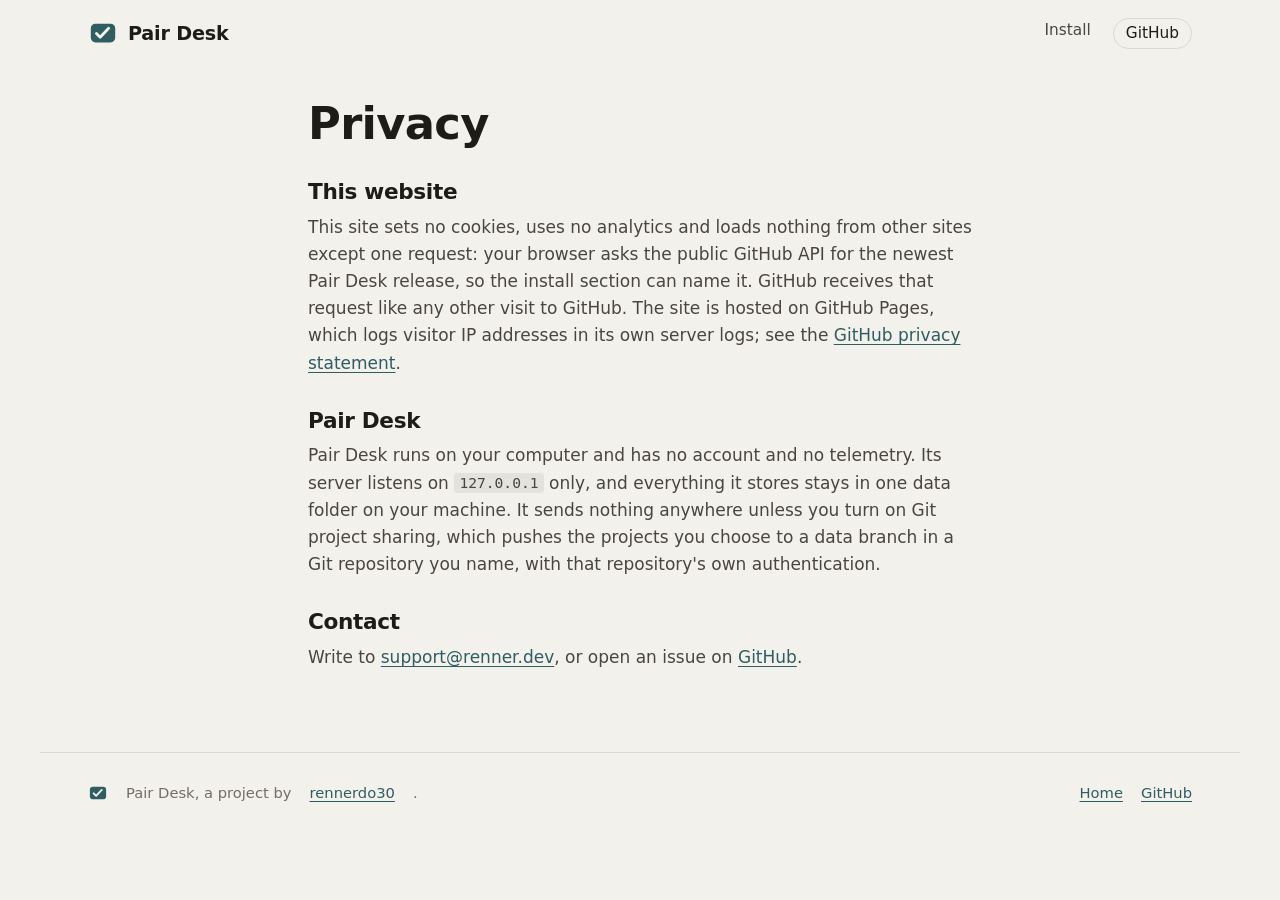
==== website/privacy.html @ 03a99f3d "Rebuild the README as a front page and add the project website - README: short front page in the sty" ====
<!doctype html>
<html lang="en">
<head>
  <meta charset="utf-8">
  <meta name="viewport" content="width=device-width, initial-scale=1">
  <title>Privacy · Pair Desk</title>
  <meta name="color-scheme" content="light dark">
  <meta http-equiv="Content-Security-Policy" content="default-src 'self'; img-src 'self'; style-src 'self'; base-uri 'none'; form-action 'none'">
  <link rel="canonical" href="https://pair-desk.renner.dev/privacy.html">
  <link rel="icon" href="assets/pair-desk-icon.svg" type="image/svg+xml">
  <link rel="stylesheet" href="style.css">
</head>
<body>
  <header class="top">
    <a class="brand" href="./" aria-label="Pair Desk home">
      <img src="assets/pair-desk-icon.svg" width="30" height="30" alt="">
      <span>Pair Desk</span>
    </a>
    <nav aria-label="Site">
      <a href="./#install">Install</a>
      <a class="nav-gh" href="https://github.com/rennerdo30/pair-desk">GitHub</a>
    </nav>
  </header>

  <main class="doc">
    <h1>Privacy</h1>

    <h2>This website</h2>
    <p>This site sets no cookies, uses no analytics and loads nothing from other sites except one request: your browser asks the public GitHub API for the newest Pair Desk release, so the install section can name it. GitHub receives that request like any other visit to GitHub. The site is hosted on GitHub Pages, which logs visitor IP addresses in its own server logs; see the <a href="https://docs.github.com/en/site-policy/privacy-policies/github-general-privacy-statement">GitHub privacy statement</a>.</p>

    <h2>Pair Desk</h2>
    <p>Pair Desk runs on your computer and has no account and no telemetry. Its server listens on <code>127.0.0.1</code> only, and everything it stores stays in one data folder on your machine. It sends nothing anywhere unless you turn on Git project sharing, which pushes the projects you choose to a data branch in a Git repository you name, with that repository's own authentication.</p>

    <h2>Contact</h2>
    <p>Write to <a href="mailto:support@renner.dev">support@renner.dev</a>, or open an issue on <a href="https://github.com/rennerdo30/pair-desk/issues">GitHub</a>.</p>
  </main>

  <footer class="foot">
    <p><img src="assets/pair-desk-icon.svg" width="20" height="20" alt=""> Pair Desk, a project by <a href="https://github.com/rennerdo30">rennerdo30</a>.</p>
    <p><a href="./">Home</a> <a href="https://github.com/rennerdo30/pair-desk">GitHub</a></p>
  </footer>
</body>
</html>
---- website/style.css ----
/* Pair Desk homepage.
   Concept: the desk itself. The page is the app's warm paper (graphite in dark mode) with its one
   deep-teal accent; the loop in the hero is a dark desktop with three panes side by side: the
   agent's session, the check on the desk, and the game. Pair Desk's status colours are the
   recurring mark: the row of status dots under every section heading follows the life of a check.
   Tokens mirror web/app.css. No external fonts or requests. */

:root {
  --page: #f3f1ec;
  --surface: #fbfaf7;
  --surface-2: #eeebe4;
  --ink: #1e1c19;
  --ink-2: #4a463f;
  --muted: #736d62;
  --line: #ddd8cd;
  --accent: #2f5d62;
  --accent-hover: #264e52;
  --accent-ink: #f4f2ed;
  --accent-soft: #dcebea;
  --code-bg: #1b1d20;
  --code-ink: #e6e2d9;
  --shadow: 0 1px 2px rgba(40, 32, 20, .06), 0 10px 30px rgba(40, 32, 20, .10);

  /* status colours, from the app */
  --reported: #5a3eb0;
  --open: #1f5ea6;
  --in_progress: #8a5700;
  --auto_check: #24627d;
  --to_check: #0a6a5b;
  --passed: #22773a;
  --failed: #b1261d;

  /* the desktop in the hero, identical in both themes */
  --desk: #141517;
  --desk-2: #1b1d20;
  --desk-3: #23262a;
  --desk-line: #2f3338;
  --desk-ink: #ebe8e1;
  --desk-ink-2: #9a958b;
  --d-teal: #6db3b8;
  --d-to_check: #6fdcc6; --d-to_check-bg: #163631;
  --d-failed: #f59a90;   --d-failed-bg: #42201d;
  --d-passed: #86d898;   --d-passed-bg: #1b3322;
  --d-p1: #f3a14c;
  --d-violet: #b9a6f5;

  --display: "Segoe UI Variable Display", "SF Pro Display", -apple-system, "Segoe UI", system-ui, sans-serif;
  --text: "Segoe UI Variable Text", "Segoe UI", -apple-system, system-ui, "Helvetica Neue", Arial, sans-serif;
  --mono: "Cascadia Code", "Cascadia Mono", "JetBrains Mono", "SF Mono", Menlo, Consolas, ui-monospace, monospace;

  --wrap: 1200px;
  --gutter: clamp(20px, 4vw, 48px);
  color-scheme: light dark;
}

@media (prefers-color-scheme: dark) {
  :root {
    --page: #141517;
    --surface: #1b1d20;
    --surface-2: #23262a;
    --ink: #ebe8e1;
    --ink-2: #cdc9c0;
    --muted: #9a958b;
    --line: #2f3338;
    --accent: #6db3b8;
    --accent-hover: #86c4c8;
    --accent-ink: #0f1a1b;
    --accent-soft: #1f3638;
    --code-bg: #0f1012;
    --shadow: 0 1px 2px rgba(0, 0, 0, .4), 0 10px 30px rgba(0, 0, 0, .35);
    --reported: #b9a6f5;
    --open: #8dbbf2;
    --in_progress: #f0c56e;
    --auto_check: #8ac9ed;
    --to_check: #6fdcc6;
    --passed: #86d898;
    --failed: #f59a90;
    --desk: #0d0e10;
    --desk-2: #17191c;
    --desk-3: #1f2226;
  }
}

*, *::before, *::after { box-sizing: border-box; }
html { scroll-behavior: smooth; -webkit-text-size-adjust: 100%; }
@media (prefers-reduced-motion: reduce) { html { scroll-behavior: auto; } }

body {
  margin: 0;
  background: var(--page);
  color: var(--ink);
  font: 400 1.0625rem/1.6 var(--text);
  text-rendering: optimizeLegibility;
}

img { max-width: 100%; height: auto; display: block; }
a { color: var(--accent); text-underline-offset: .18em; text-decoration-thickness: 1px; }
a:hover { text-decoration-thickness: 2px; }
:focus-visible { outline: 2px solid var(--accent); outline-offset: 3px; border-radius: 4px; }

code, kbd { font-family: var(--mono); font-size: .86em; }
:not(pre) > code {
  background: color-mix(in srgb, var(--ink) 7%, transparent);
  padding: .08em .35em;
  border-radius: 4px;
}
kbd {
  display: inline-block;
  min-width: 1.6em;
  padding: 0 .35em;
  border: 1px solid var(--line);
  border-bottom-width: 2px;
  border-radius: 5px;
  background: var(--surface);
  text-align: center;
  line-height: 1.5;
}

h1, h2, h3 { font-family: var(--display); line-height: 1.1; margin: 0; letter-spacing: -.015em; }
h2 { font-size: clamp(1.8rem, 3.3vw, 2.5rem); font-weight: 650; max-width: 24ch; }
h3 { font-size: 1.12rem; font-weight: 600; }
p { margin: 0 0 1em; }

/* the status row under section headings: reported, open, in progress, auto check, to check, passed */
.band h2::after, .trio h2::after {
  content: "";
  display: block;
  width: 110px; height: 8px;
  margin-top: 18px;
  background:
    radial-gradient(circle 4px at 4px 4px, var(--reported) 98%, transparent) 0 0 / 22px 8px no-repeat,
    radial-gradient(circle 4px at 4px 4px, var(--open) 98%, transparent) 20px 0 / 22px 8px no-repeat,
    radial-gradient(circle 4px at 4px 4px, var(--in_progress) 98%, transparent) 40px 0 / 22px 8px no-repeat,
    radial-gradient(circle 4px at 4px 4px, var(--auto_check) 98%, transparent) 60px 0 / 22px 8px no-repeat,
    radial-gradient(circle 4px at 4px 4px, var(--to_check) 98%, transparent) 80px 0 / 22px 8px no-repeat,
    radial-gradient(circle 4px at 4px 4px, var(--passed) 98%, transparent) 100px 0 / 22px 8px no-repeat;
}
.trio h2::after { margin-top: 14px; transform: scale(.8); transform-origin: left; }

.sr-only {
  position: absolute; width: 1px; height: 1px; padding: 0; margin: -1px;
  overflow: hidden; clip: rect(0 0 0 0); white-space: nowrap; border: 0;
}

.skip {
  position: absolute; left: 12px; top: -60px; z-index: 10;
  background: var(--accent); color: var(--accent-ink);
  padding: 8px 14px; border-radius: 6px; text-decoration: none;
}
.skip:focus { top: 12px; }

/* ---------- header ---------- */

.top {
  max-width: var(--wrap);
  margin: 0 auto;
  padding: 18px var(--gutter);
  display: flex; align-items: center; justify-content: space-between; gap: 20px;
}
.brand {
  display: inline-flex; align-items: center; gap: 10px;
  color: var(--ink); text-decoration: none;
  font: 700 1.2rem/1 var(--display); letter-spacing: -.01em;
}
.top nav { display: flex; flex-wrap: wrap; gap: 4px 22px; justify-content: flex-end; }
.top nav a { color: var(--ink-2); text-decoration: none; font-size: .96rem; }
.top nav a:hover { color: var(--ink); text-decoration: underline; }
.top nav .nav-gh {
  color: var(--ink);
  border: 1px solid var(--line);
  border-radius: 999px;
  padding: 2px 12px;
}
@media (max-width: 760px) { .top nav a:not(.nav-gh):not([href="#install"]) { display: none; } }

/* ---------- hero ---------- */

.hero {
  max-width: var(--wrap);
  margin: 0 auto;
  padding: clamp(28px, 6vw, 72px) var(--gutter) clamp(28px, 4vw, 44px);
}
.hero-copy { max-width: 880px; }
.kicker { display: flex; flex-wrap: wrap; align-items: center; gap: 8px 12px; color: var(--muted); font-size: .95rem; margin-bottom: 22px; }
.pill {
  display: inline-flex; align-items: center; gap: 6px;
  font-weight: 600; font-size: .82rem;
  padding: 3px 11px 3px 9px;
  border-radius: 999px;
}
.pill::before { content: ""; width: 7px; height: 7px; border-radius: 50%; background: currentColor; }
.pill-to_check { color: var(--to_check); background: color-mix(in srgb, var(--to_check) 14%, transparent); }

.hero h1 {
  font-size: clamp(2.3rem, 5.6vw, 4.3rem);
  font-weight: 700;
  letter-spacing: -.03em;
  line-height: 1.02;
  max-width: 17ch;
}
.hero h1 em { font-style: normal; color: var(--accent); }
.lede { font-size: clamp(1.08rem, 1.6vw, 1.25rem); color: var(--ink-2); max-width: 60ch; margin: 24px 0 28px; }
.cta { display: flex; flex-wrap: wrap; gap: 12px; margin: 0 0 18px; }
.works { color: var(--muted); font-size: .95rem; margin: 0; }
.works b { color: var(--ink-2); font-weight: 600; }

.btn {
  display: inline-flex; align-items: center; justify-content: center;
  padding: 11px 20px;
  border-radius: 10px;
  border: 1px solid var(--line);
  background: var(--surface);
  color: var(--ink);
  font: 600 1rem/1.2 var(--text);
  text-decoration: none;
  transition: background .15s, border-color .15s, transform .15s;
}
.btn:hover { border-color: var(--muted); text-decoration: none; }
.btn:active { transform: translateY(1px); }
.btn-primary { background: var(--accent); border-color: var(--accent); color: var(--accent-ink); }
.btn-primary:hover { background: var(--accent-hover); border-color: var(--accent-hover); }
.btn-ghost { background: transparent; }

/* ---------- the loop ---------- */

.loop {
  max-width: calc(var(--wrap) + 80px);
  margin: 0 auto;
  padding: 0 clamp(8px, 2vw, 20px) clamp(40px, 6vw, 72px);
}
.stage {
  margin: 0;
  background:
    radial-gradient(ellipse 50% 60% at 82% 10%, rgb(109 179 184 / .14), transparent 70%),
    linear-gradient(175deg, var(--desk-2), var(--desk) 70%);
  color: var(--desk-ink);
  border: 1px solid var(--desk-line);
  border-radius: 22px;
  padding: clamp(14px, 2.2vw, 26px);
  box-shadow: 0 30px 80px -30px rgba(20, 16, 10, .45);
}
.stage :focus-visible { outline-color: var(--d-teal); }

.steps { display: flex; flex-wrap: wrap; gap: 8px; margin-bottom: 18px; align-items: center; }
.steps button {
  display: inline-flex; align-items: center; gap: 9px;
  font: 600 .93rem/1 var(--text);
  color: var(--desk-ink-2);
  background: transparent;
  border: 1px solid var(--desk-line);
  border-radius: 999px;
  padding: 8px 15px 8px 8px;
  cursor: pointer;
  transition: color .2s, background .2s, border-color .2s;
}
.steps button span {
  display: inline-grid; place-items: center;
  width: 22px; height: 22px; border-radius: 50%;
  background: var(--desk-3); color: var(--desk-ink);
  font-size: .78rem;
}
.steps button:hover { color: var(--desk-ink); border-color: var(--desk-ink-2); }
.steps button[aria-pressed="true"] { color: var(--desk-ink); background: var(--desk-3); border-color: var(--d-teal); }
.steps button[aria-pressed="true"] span { background: var(--d-teal); color: #0f1a1b; }
.steps .play { margin-left: auto; padding: 8px; width: 40px; height: 40px; justify-content: center; }
.steps .play span { background: transparent; width: 14px; height: 14px; border-radius: 0; position: relative; }
.steps .play span::before {
  content: ""; position: absolute; inset: 0;
  background: var(--desk-ink);
  clip-path: polygon(15% 0, 100% 50%, 15% 100%);
}
.steps .play[aria-pressed="true"] span::before { clip-path: polygon(0 0, 35% 0, 35% 100%, 0 100%, 0 0, 65% 0, 100% 0, 100% 100%, 65% 100%, 65% 0); }
html:not(.js) .steps .play { display: none; }

.panes {
  display: grid;
  grid-template-columns: 1.05fr 1fr 1.05fr;
  gap: clamp(10px, 1.4vw, 16px);
}
@media (max-width: 1020px) { .panes { grid-template-columns: 1fr 1fr; } .pane-game { grid-column: 1 / -1; } }
@media (max-width: 680px) { .panes { grid-template-columns: 1fr; } }

.pane {
  background: var(--desk-2);
  border: 1px solid var(--desk-line);
  border-radius: 14px;
  overflow: hidden;
  display: flex; flex-direction: column;
  min-height: 360px;
}
.pane-head {
  display: flex; align-items: center; gap: 8px;
  padding: 9px 14px;
  font: 500 .78rem/1.2 var(--mono);
  color: var(--desk-ink-2);
  border-bottom: 1px solid var(--desk-line);
  background: var(--desk-3);
}
.pane-head .dot { width: 8px; height: 8px; border-radius: 50%; background: var(--d-teal); }
.pane-agent .pane-head .dot { background: var(--d-p1); }
.pane-game .pane-head .dot { background: var(--d-passed); }

/* agent */
.term { padding: 12px 14px 14px; font: 400 .79rem/1.55 var(--mono); color: var(--desk-ink); flex: 1; }
.term .ln { margin: 0; overflow-wrap: anywhere; }
.term .p { color: var(--d-teal); }
.term .c { color: var(--desk-ink-2); }
.term .t { color: var(--d-violet); }
.term .s { color: #e8cf9a; }
.term .dim { color: var(--desk-ink-2); }
.term .ok { color: var(--d-passed); }
.term .no { color: var(--d-failed); }
.term .hook {
  margin: 8px 0 6px;
  padding: 7px 9px;
  border-left: 3px solid var(--d-failed);
  background: color-mix(in srgb, var(--d-failed-bg) 70%, transparent);
  border-radius: 0 6px 6px 0;
}
.term .caret i {
  display: inline-block; width: .55em; height: 1.05em; vertical-align: -.18em;
  background: var(--desk-ink);
  animation: blink 1.1s steps(1) infinite;
}
@keyframes blink { 50% { opacity: 0; } }

/* step visibility: .sN lines appear from step N on; .s-showN only in step N */
.js .stage .ln { display: none; }
.js .stage[data-step="1"] .ln.s1, .js .stage[data-step="2"] .ln.s2,
.js .stage[data-step="3"] .ln.s3, .js .stage[data-step="4"] .ln.s4 { display: block; }
.js .stage [class*="s-show"] { display: none; }
.js .stage[data-step="1"] .s-show1, .js .stage[data-step="2"] .s-show2,
.js .stage[data-step="3"] .s-show3, .js .stage[data-step="4"] .s-show4 { display: revert; }
/* lines that appear in the current step fade in */
.js .stage[data-step="3"] .ln.s3:not(.s1), .js .stage[data-step="4"] .ln.s4:not(.s3) { animation: rise .45s ease both; }
@keyframes rise { from { opacity: 0; transform: translateY(4px); } }

/* without JS: show the finished story, every line once, step 1's card */
html:not(.js) .stage .s-show2, html:not(.js) .stage .s-show3, html:not(.js) .stage .s-show4 { display: none; }
html:not(.js) .stage .steps button:not(.play) { pointer-events: none; }

/* desk card */
.pane-desk { background: color-mix(in srgb, var(--desk-2) 85%, #2f5d62); }
.card {
  margin: 14px;
  padding: 16px;
  background: var(--desk-2);
  border: 1px solid var(--desk-line);
  border-radius: 12px;
  display: flex; flex-direction: column; gap: 12px;
  font-size: .9rem;
}
.card-top { display: flex; align-items: center; gap: 10px; }
.status {
  display: inline-flex; align-items: center; gap: 6px;
  font: 600 .78rem/1 var(--text);
  padding: 5px 10px 5px 8px; border-radius: 999px;
}
.status::before { content: ""; width: 6px; height: 6px; border-radius: 50%; background: currentColor; }
.st-to_check { color: var(--d-to_check); background: var(--d-to_check-bg); }
.st-failed { color: var(--d-failed); background: var(--d-failed-bg); }
.st-passed { color: var(--d-passed); background: var(--d-passed-bg); }
.js .stage[data-step="3"] .st-failed, .js .stage[data-step="4"] .st-passed { animation: pop .4s cubic-bezier(.3, 1.6, .5, 1) both; }
@keyframes pop { from { transform: scale(.7); opacity: 0; } }
.id { font: 500 .78rem var(--mono); color: var(--desk-ink-2); }
.prio { margin-left: auto; font: 600 .7rem/1 var(--mono); color: var(--d-p1); border: 1px solid currentColor; border-radius: 4px; padding: 2px 4px; }
.card-title { font-size: 1.05rem; color: var(--desk-ink); letter-spacing: -.005em; }
.plan { display: flex; align-items: center; gap: 10px; font: 600 .72rem/1 var(--text); color: var(--desk-ink-2); text-transform: uppercase; letter-spacing: .06em; }
.plan b { color: var(--desk-ink); }
.bar { flex: 1; max-width: 140px; height: 4px; background: var(--desk-3); border-radius: 2px; overflow: hidden; }
.bar i { display: block; height: 100%; width: 100%; background: var(--d-passed); border-radius: 2px; }
.js .stage[data-step="3"] .bar i { width: 75%; background: var(--d-p1); }
.where {
  background: linear-gradient(160deg, color-mix(in srgb, #2f5d62 35%, var(--desk-2)), var(--desk-2));
  border: 1px solid var(--desk-line);
  border-radius: 10px;
  padding: 10px;
}
.where code {
  display: block;
  font-size: .74rem;
  background: var(--desk);
  border: 1px solid var(--desk-line);
  border-radius: 7px;
  padding: 8px 9px;
  color: var(--desk-ink);
  overflow-wrap: anywhere;
}
.where-actions { display: flex; flex-wrap: wrap; align-items: center; gap: 6px 8px; margin-top: 8px; }
.mini {
  font: 600 .74rem/1 var(--text);
  border: 1px solid var(--desk-line);
  border-radius: 6px;
  padding: 6px 9px;
  color: var(--desk-ink);
}
.mini-send { background: var(--d-teal); color: #0f1a1b; border-color: var(--d-teal); }
.picked { font-size: .74rem; color: var(--desk-ink-2); }
.picked b { color: var(--d-to_check); font-weight: 600; }
.note {
  border-left: 3px solid var(--d-failed);
  background: color-mix(in srgb, var(--d-failed-bg) 60%, transparent);
  border-radius: 0 8px 8px 0;
  padding: 8px 10px;
  font-size: .84rem;
  position: relative;
}
.note p { margin: 3px 0 0; color: var(--desk-ink); }
.note .who { font-weight: 600; }
.note .verdict { font: 700 .7rem var(--mono); color: var(--d-failed); letter-spacing: .04em; }
.note-pass { border-left-color: var(--d-passed); background: color-mix(in srgb, var(--d-passed-bg) 60%, transparent); }
.note .verdict-ok { color: var(--d-passed); }
.thumb {
  position: absolute; right: 8px; top: 8px;
  width: 54px; height: 34px;
  border-radius: 5px; border: 1px solid var(--desk-line);
  background: linear-gradient(#3a2a4a, #a8553a 70%, #3b2a22 71%);
  overflow: hidden;
}
.thumb i { position: absolute; left: 30px; top: 18px; width: 12px; height: 7px; background: #ffb347; }
.verdicts { display: flex; gap: 8px; margin-top: auto; }
.v {
  flex: 1; text-align: center;
  font: 600 .82rem/1 var(--text);
  padding: 9px 8px; border-radius: 8px;
  border: 1px solid var(--desk-line);
}
.v-pass { color: var(--d-passed); background: var(--d-passed-bg); border-color: color-mix(in srgb, var(--d-passed) 40%, transparent); }
.v-fail { color: var(--d-failed); background: var(--d-failed-bg); border-color: color-mix(in srgb, var(--d-failed) 40%, transparent); }
/* the button being pressed in this step */
.js .stage[data-step="2"] [data-press~="2"], .js .stage[data-step="3"] [data-press~="3"], .js .stage[data-step="4"] [data-press~="4"] {
  box-shadow: 0 0 0 2px var(--desk-2), 0 0 0 4px currentColor;
  animation: press .5s ease .2s both;
}
.js .stage[data-step="2"] .mini-send, .js .stage[data-step="4"] .mini-send { color: #0f1a1b; box-shadow: 0 0 0 2px var(--desk-2), 0 0 0 4px var(--d-teal); }
@keyframes press { 40% { transform: scale(.94); } }

/* game */
.game { position: relative; flex: 1; display: flex; flex-direction: column; background: #120d14; }
.world { width: 100%; flex: 1; min-height: 220px; display: block; }
.sky-a { stop-color: #1d2540; transition: stop-color .8s; }
.sky-b { stop-color: #3b4f6e; transition: stop-color .8s; }
.sun { fill: #f5f0d8; transition: fill .8s, transform 1s; transform-box: fill-box; transform-origin: center; }
.ridge-far { fill: #2b3550; transition: fill .8s; }
.volcano { fill: #241c26; }
.crater { fill: #ff7a2c; opacity: .8; }
.flows path { transition: opacity .5s; }
.tip-round { opacity: 0; }
.glow circle { fill: #ffb347; opacity: .25; }
.glow-east { opacity: 0 !important; transition: opacity .5s; }
.js .stage[data-step="4"] .glow-east { opacity: .25 !important; }
.mark { fill: none; stroke: var(--d-to_check); stroke-width: 2; stroke-dasharray: 4 5; opacity: 0; transform-box: fill-box; transform-origin: center; }
.player { fill: var(--d-to_check); transform: translate(70px, 262px); transition: transform 0s; }
.player path { stroke: #0d1513; stroke-width: 1.5; }
/* dusk once the /time 17:30 has run */
.js .stage[data-step="2"] .sky-a, .js .stage[data-step="3"] .sky-a, .js .stage[data-step="4"] .sky-a { stop-color: #33224a; }
.js .stage[data-step="2"] .sky-b, .js .stage[data-step="3"] .sky-b, .js .stage[data-step="4"] .sky-b { stop-color: #d8774a; }
.js .stage[data-step="2"] .sun, .js .stage[data-step="3"] .sun, .js .stage[data-step="4"] .sun { fill: #ffcf7a; transform: translateY(66px); }
.js .stage[data-step="2"] .ridge-far, .js .stage[data-step="3"] .ridge-far, .js .stage[data-step="4"] .ridge-far { fill: #4a2f45; }
/* the teleport */
.js .stage[data-step="2"] .player, .js .stage[data-step="3"] .player, .js .stage[data-step="4"] .player { transform: translate(276px, 236px) rotate(-62deg); }
.js .stage[data-step="2"] .mark, .js .stage[data-step="3"] .mark { opacity: 1; animation: spin 6s linear infinite; }
.js .stage[data-step="3"] .mark { stroke: var(--d-failed); }
.js .stage[data-step="4"] .mark { opacity: 1; stroke: var(--d-passed); stroke-dasharray: none; }
@keyframes spin { to { transform: rotate(360deg); } }
.js .stage[data-step="4"] .tip-square { opacity: 0; }
.js .stage[data-step="4"] .tip-round { opacity: 1; }
.flash { position: absolute; inset: 0; background: #e7fff9; opacity: 0; pointer-events: none; }
.js .stage[data-step="2"] .flash, .js .stage.again .flash { animation: flash .6s ease-out; }
@keyframes flash { 0% { opacity: .55; } 100% { opacity: 0; } }
.console {
  font: 400 .76rem/1.5 var(--mono);
  color: #cfe9e2;
  background: rgb(8 10 12 / .85);
  border-top: 1px solid var(--desk-line);
  padding: 8px 12px;
  min-height: 2.6em;
}
.console p { margin: 0; overflow-wrap: anywhere; }
.console .p { color: var(--d-to_check); }
.js .console p { display: none; }
.js .stage[data-step="1"] .console .s1, .js .stage[data-step="2"] .console .s2,
.js .stage[data-step="3"] .console .s3, .js .stage[data-step="4"] .console .s4 { display: block; }
html:not(.js) .console .s2 { display: none; }

.stage figcaption {
  margin: 18px 4px 0;
  min-height: 3.2em;
  font-size: 1.05rem;
  color: var(--desk-ink);
  max-width: 78ch;
}
.stage figcaption b { color: var(--d-to_check); font-weight: 600; }
.stage-note { margin: 8px 4px 0; font-size: .82rem; color: var(--desk-ink-2); }

@media (prefers-reduced-motion: reduce) {
  .stage *, .stage *::before { animation: none !important; transition: none !important; }
}

/* ---------- bands ---------- */

main > .band {
  max-width: var(--wrap);
  margin: 0 auto;
  padding: clamp(48px, 8vw, 96px) var(--gutter);
  border-top: 1px solid var(--line);
}
.band-head { margin-bottom: 36px; }
.intro { color: var(--ink-2); max-width: 66ch; margin: 18px 0 0; font-size: 1.1rem; }

.split { display: grid; grid-template-columns: 1fr 1.05fr; gap: clamp(28px, 5vw, 64px); align-items: center; }
.split-rev { grid-template-columns: 1.1fr 1fr; }
@media (max-width: 900px) {
  .split, .split-rev { grid-template-columns: 1fr; }
  .split-rev .prose { order: -1; }
}
.prose h2 { margin-bottom: 26px; }
.prose p { color: var(--ink-2); max-width: 62ch; }

/* screenshot viewer */
.viewer { margin: 0; }
.viewer-bar { display: flex; flex-wrap: wrap; justify-content: space-between; gap: 10px; margin-bottom: 14px; }
.views, .themes {
  display: inline-flex; gap: 2px; padding: 3px;
  border: 1px solid var(--line); border-radius: 11px; background: var(--surface-2);
}
.views button, .themes button {
  font: 600 .92rem/1 var(--text);
  color: var(--ink-2);
  background: transparent;
  border: 0; border-radius: 8px;
  padding: 8px 14px;
  cursor: pointer;
}
.views button:hover, .themes button:hover { color: var(--ink); }
.views button[aria-pressed="true"], .themes button[aria-pressed="true"] { background: var(--surface); color: var(--ink); box-shadow: 0 1px 2px rgba(0, 0, 0, .12); }
html:not(.js) .views, html:not(.js) .themes { display: none; }
.window {
  border: 1px solid var(--line);
  border-radius: 14px;
  overflow: hidden;
  box-shadow: var(--shadow);
  background: var(--surface);
}
.window img { width: 100%; }
.viewer figcaption { margin-top: 14px; color: var(--ink-2); min-height: 1.6em; }
.shot-note { margin: 6px 0 0; font-size: .85rem; color: var(--muted); }

/* feature list */
.spec {
  display: grid;
  grid-template-columns: repeat(auto-fill, minmax(260px, 1fr));
  gap: 0;
  margin: 0;
  border-top: 1px solid var(--line);
}
.spec > div {
  padding: 22px 24px 24px 0;
  border-bottom: 1px solid var(--line);
}
.spec dt { font: 600 1.04rem/1.3 var(--display); margin-bottom: 8px; }
.spec dt::before {
  content: "";
  display: inline-block; width: 8px; height: 8px; border-radius: 50%;
  margin-right: 9px; vertical-align: .12em;
  background: var(--to_check);
}
.spec > div:nth-child(6n+1) dt::before { background: var(--reported); }
.spec > div:nth-child(6n+2) dt::before { background: var(--open); }
.spec > div:nth-child(6n+3) dt::before { background: var(--in_progress); }
.spec > div:nth-child(6n+4) dt::before { background: var(--auto_check); }
.spec > div:nth-child(6n+6) dt::before { background: var(--passed); }
.spec dd { margin: 0; color: var(--ink-2); font-size: .98rem; }

/* code cards */
.term-card {
  background: var(--code-bg);
  color: var(--code-ink);
  border-radius: 14px;
  border: 1px solid color-mix(in srgb, var(--code-ink) 12%, transparent);
  box-shadow: var(--shadow);
  overflow: hidden;
}
.term-bar { display: flex; gap: 7px; padding: 12px 14px; border-bottom: 1px solid color-mix(in srgb, var(--code-ink) 10%, transparent); }
.term-bar span { width: 11px; height: 11px; border-radius: 50%; background: color-mix(in srgb, var(--code-ink) 22%, transparent); }
.term-card pre, .dl pre {
  margin: 0;
  padding: 16px 18px 18px;
  overflow-x: auto;
  font: 400 .84rem/1.6 var(--mono);
}
.term-card code, .dl pre code { font-size: inherit; }
pre .c, pre .dim { color: color-mix(in srgb, var(--code-ink) 55%, transparent); }
pre .k { color: #8fd3d8; }
pre .s { color: #e8cf9a; }
pre .good { color: #86d898; }
pre .bad { color: #f59a90; }

/* agents */
.agents {
  list-style: none; margin: 0; padding: 0;
  display: grid; grid-template-columns: repeat(auto-fill, minmax(210px, 1fr)); gap: 14px;
}
.agents li {
  background: var(--surface);
  border: 1px solid var(--line);
  border-radius: 14px;
  padding: 20px;
}
.agents h3 { margin-bottom: 8px; }
.agents p { margin: 0; color: var(--ink-2); font-size: .95rem; }

/* trio */
main > .trio {
  max-width: var(--wrap);
  margin: 0 auto;
  padding: clamp(48px, 8vw, 96px) var(--gutter);
  border-top: 1px solid var(--line);
  display: grid; grid-template-columns: repeat(3, 1fr); gap: clamp(24px, 4vw, 48px);
}
.trio h2 { font-size: 1.4rem; margin-bottom: 14px; }
.trio p { color: var(--ink-2); margin: 0; }
@media (max-width: 860px) { main > .trio { grid-template-columns: 1fr; } }

/* install */
.dl-grid { display: grid; grid-template-columns: 1.15fr 1fr; gap: 18px; }
@media (max-width: 900px) { .dl-grid { grid-template-columns: 1fr; } }
.dl {
  background: var(--surface);
  border: 1px solid var(--line);
  border-radius: 16px;
  padding: 24px;
  min-width: 0;
}
.dl h3 { margin-bottom: 16px; font-size: 1.25rem; }
.dl pre {
  background: var(--code-bg);
  color: var(--code-ink);
  border-radius: 10px;
  white-space: pre-wrap;
  overflow-wrap: anywhere;
}
.dl-sub { color: var(--ink-2); font-size: .95rem; margin: 16px 0 0; }
.dl .cta { margin: 20px 0 0; }
.tabs { display: flex; flex-wrap: wrap; gap: 4px; margin-bottom: 10px; }
.tabs button {
  font: 600 .88rem/1 var(--text);
  padding: 8px 12px;
  border-radius: 8px;
  border: 1px solid var(--line);
  background: transparent;
  color: var(--ink-2);
  cursor: pointer;
}
.tabs button[aria-selected="true"] { background: var(--accent); border-color: var(--accent); color: var(--accent-ink); }
html:not(.js) .tabs { display: none; }
.js .tab-panels pre[hidden] { display: none; }
html:not(.js) .tab-panels pre + pre { margin-top: 8px; }

/* ---------- footer and doc pages ---------- */

.foot {
  max-width: var(--wrap);
  margin: 0 auto;
  padding: 28px var(--gutter) 48px;
  border-top: 1px solid var(--line);
  display: flex; flex-wrap: wrap; justify-content: space-between; gap: 12px 24px;
  color: var(--muted); font-size: .92rem;
}
.foot p { margin: 0; display: flex; flex-wrap: wrap; align-items: center; gap: 8px 18px; }
.foot img { display: inline-block; }

.doc { max-width: 760px; margin: 0 auto; padding: 32px var(--gutter) 64px; }
.doc h1 { font-size: clamp(2rem, 4vw, 2.8rem); margin-bottom: 28px; }
.doc h2 { font-size: 1.35rem; margin: 32px 0 10px; }
.doc p { color: var(--ink-2); }
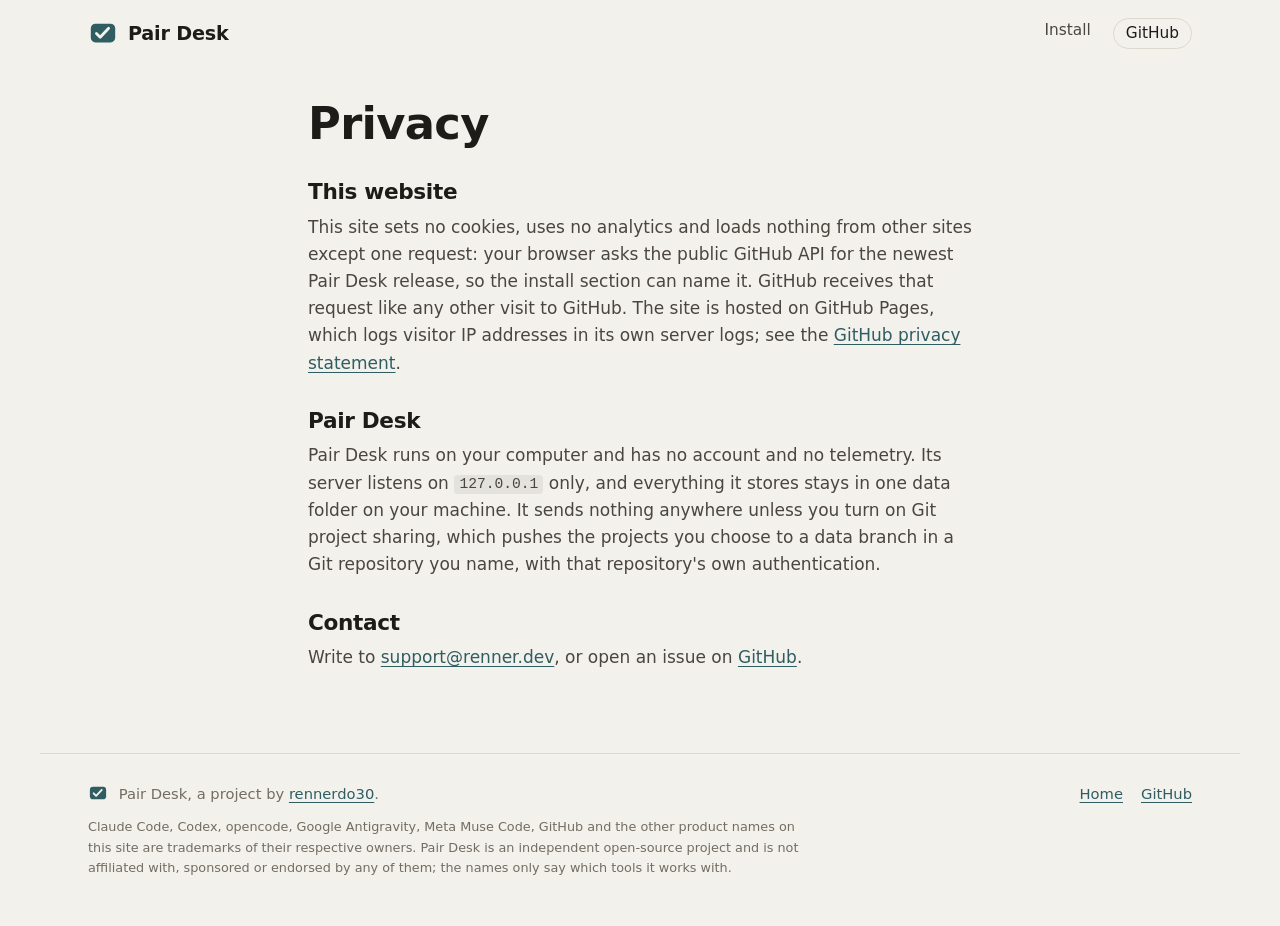
==== commit 2c6326b7: "Add a trademark and non-affiliation notice to the README and website (PD-23) The README and the site" ====
--- a/website/privacy.html
+++ b/website/privacy.html
@@ -38,6 +38,7 @@
   <footer class="foot">
     <p><img src="assets/pair-desk-icon.svg" width="20" height="20" alt=""> Pair Desk, a project by <a href="https://github.com/rennerdo30">rennerdo30</a>.</p>
     <p><a href="./">Home</a> <a href="https://github.com/rennerdo30/pair-desk">GitHub</a></p>
+  <p class="legal">Claude Code, Codex, opencode, Google Antigravity, Meta Muse Code, GitHub and the other product names on this site are trademarks of their respective owners. Pair Desk is an independent open-source project and is not affiliated with, sponsored or endorsed by any of them; the names only say which tools it works with.</p>
   </footer>
 </body>
 </html>
--- a/website/style.css
+++ b/website/style.css
@@ -668,7 +668,9 @@
   color: var(--muted); font-size: .92rem;
 }
 .foot p { margin: 0; display: flex; flex-wrap: wrap; align-items: center; gap: 8px 18px; }
-.foot img { display: inline-block; }
+.foot img { display: inline-block; vertical-align: -4px; margin-right: 6px; }
+.foot p:first-child { display: block; }
+.foot .legal { flex-basis: 100%; display: block; font-size: .8rem; max-width: 90ch; }
 
 .doc { max-width: 760px; margin: 0 auto; padding: 32px var(--gutter) 64px; }
 .doc h1 { font-size: clamp(2rem, 4vw, 2.8rem); margin-bottom: 28px; }
